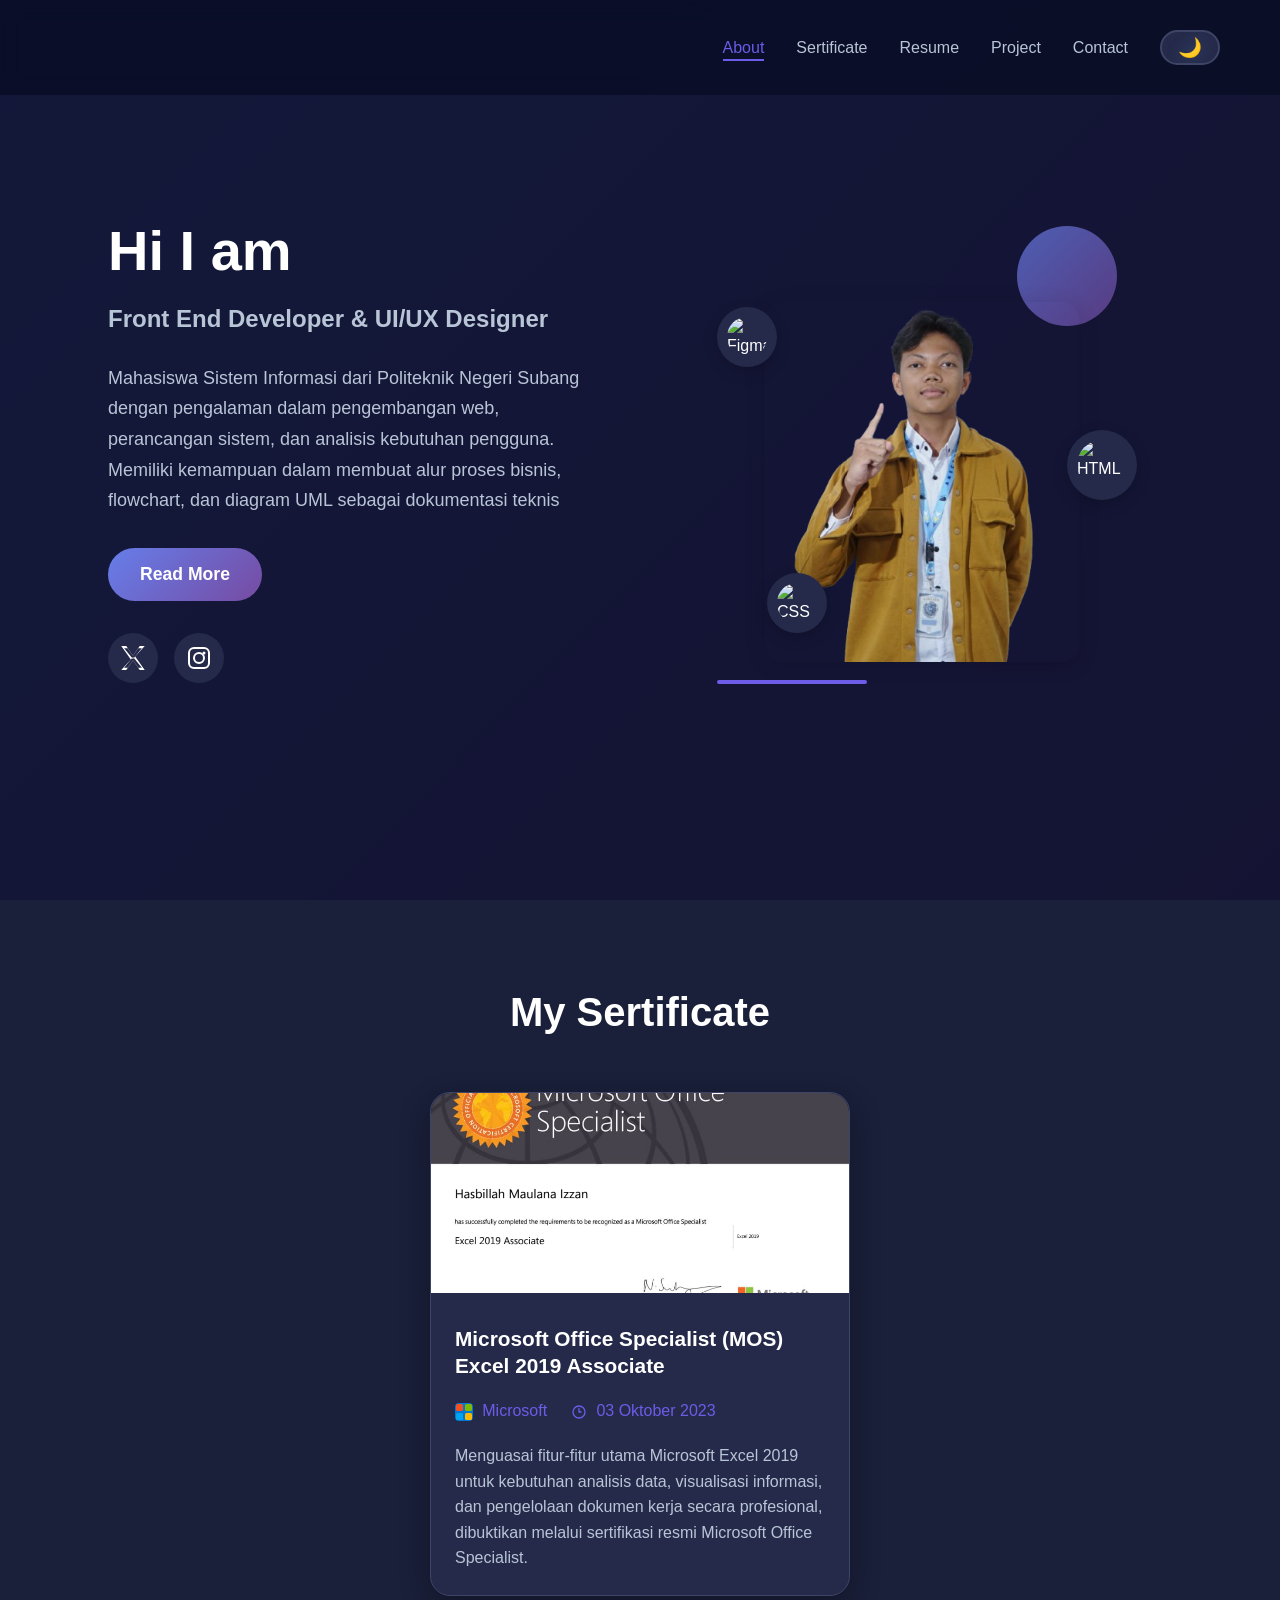
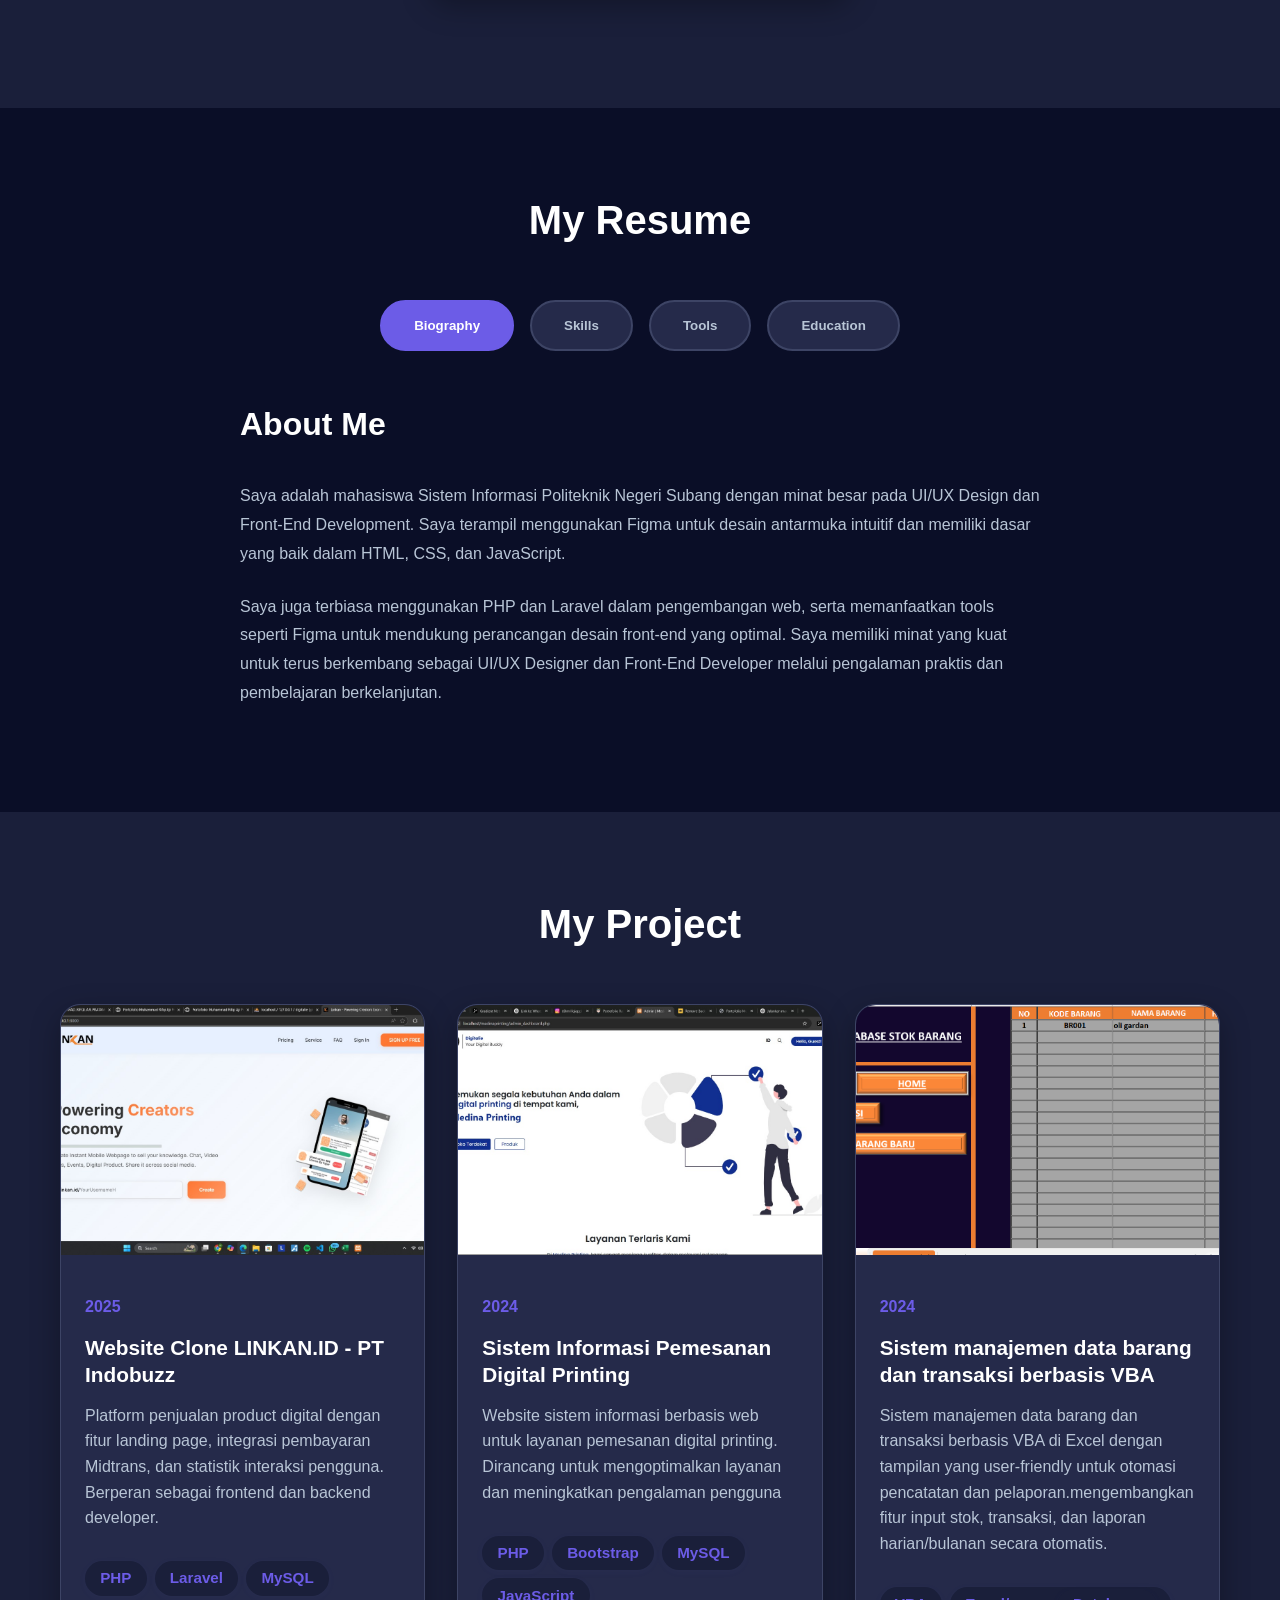
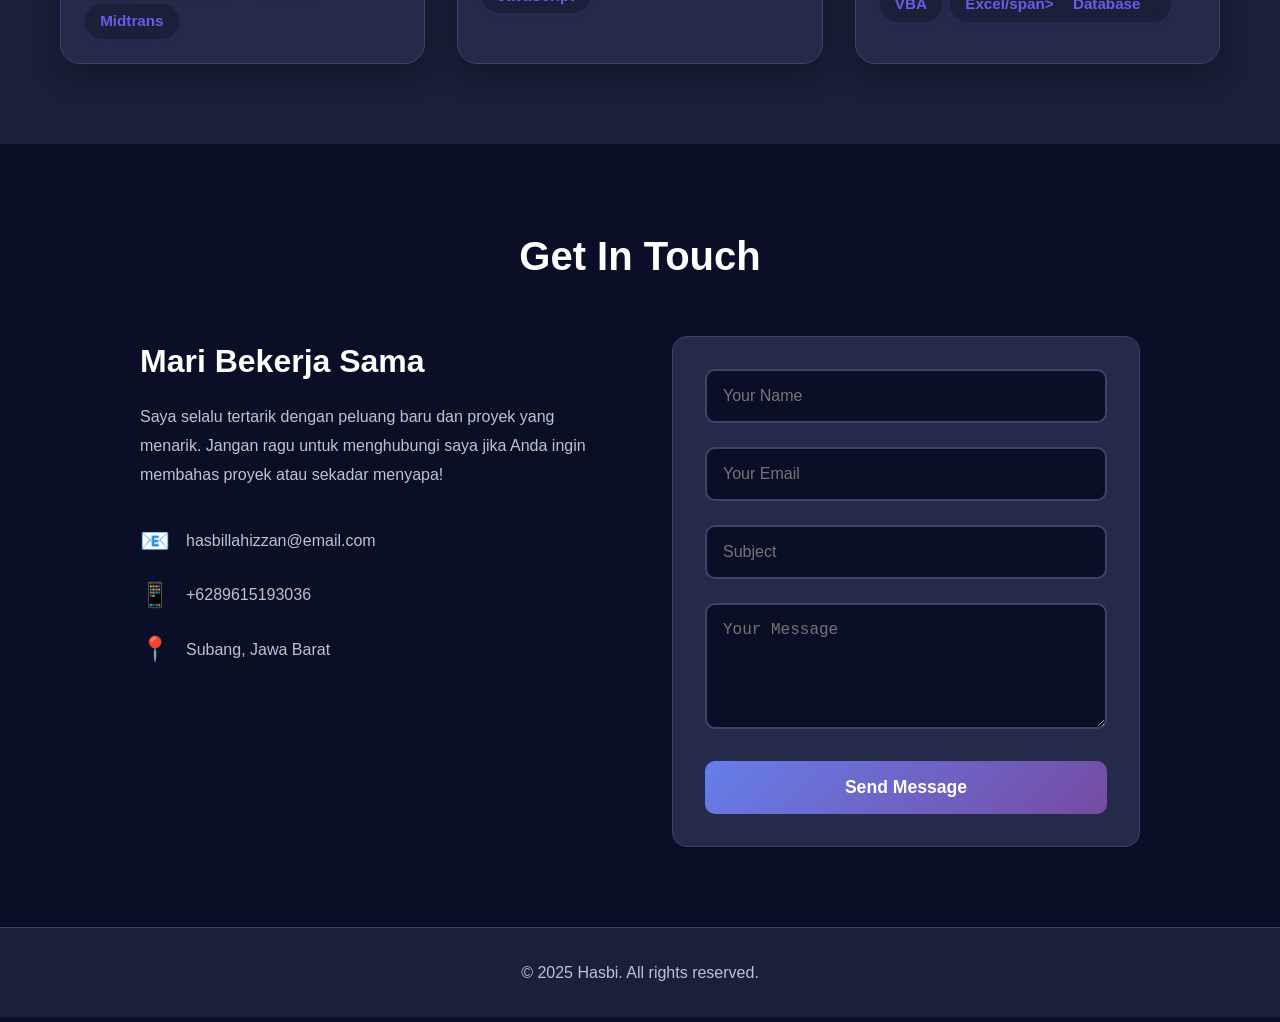
==== index.html @ 92b1468e "upload" ====
<!DOCTYPE html>
<html lang="en">
<head>
    <meta charset="UTF-8">
    <meta name="viewport" content="width=device-width, initial-scale=1.0">
    <title>Hasbillah Maulana Izzan - UI Designer Portofolio</title>
    <link rel="stylesheet" href="style.css">
</head>
<body class="dark-theme">
    <!-- Header -->
    <header class="header">
        <div class="container">
            <div class="logo">
                <h2><span id="logo-typing"></span></h2>
            </div>
            <nav class="nav">
                <ul class="nav-list">
                    <li><a href="#About" class="nav-link active">About</a></li>
                     <li><a href="#sertificate" class="nav-link">Sertificate</a></li>
                    <li><a href="#resume" class="nav-link">Resume</a></li>
                    <li><a href="#Project" class="nav-link">Project</a></li>
                    <li><a href="#contact" class="nav-link">Contact</a></li>
                </ul>
                <button class="theme-toggle" id="themeToggle">
                    <span class="sun-icon">☀️</span>
                    <span class="moon-icon">🌙</span>
                </button>
                <button class="mobile-menu-toggle" id="mobileMenuToggle">
                    <span></span>
                    <span></span>
                    <span></span>
                </button>
            </nav>
        </div>
    </header>

    <!-- Hero Section -->
                    <section id="About" class="hero">
                        <div class="container">
                            <div class="hero-content">
                                <div class="hero-text">
                                    <h1>Hi I am </h1>
                                    <h1><span class="highlight" id="typing-name"></span></h1>
                                    <h3>Front End Developer & UI/UX Designer</h3>
                                    <p class="hero-desc">Mahasiswa Sistem Informasi dari Politeknik Negeri Subang dengan pengalaman dalam pengembangan web, perancangan sistem, dan analisis kebutuhan pengguna. Memiliki kemampuan dalam membuat alur proses bisnis, flowchart, dan diagram UML sebagai dokumentasi teknis</p>
                                    <button class="cta-button">Read More</button>
                                    <div class="social-links">
                                        <a href="https://x.com/IzZanpachi" class="social-link" target="_blank" aria-label="X (Twitter)">
                                            <svg width="24" height="24" viewBox="0 0 1200 1227" fill="none" xmlns="http://www.w3.org/2000/svg">
                                                <path d="M1199.61 0H944.726L599.805 488.727L254.884 0H0L488.727 695.455L0 1227H254.884L599.805 738.273L944.726 1227H1199.61L710.883 531.545L1199.61 0ZM872.727 1116.36L599.805 729.818L326.883 1116.36H146.909L599.805 561.818L1052.7 1116.36H872.727ZM1052.7 110.636L599.805 665.182L146.909 110.636H326.883L599.805 497.182L872.727 110.636H1052.7Z" fill="currentColor"/>
                                            </svg>
                                        </a>
                                        <a href="https://instagram.com/hszann" class="social-link" target="_blank" aria-label="Instagram">
                                            <svg width="24" height="24" viewBox="0 0 24 24" fill="none" xmlns="http://www.w3.org/2000/svg">
                                                <rect width="20" height="20" x="2" y="2" rx="5" fill="none" stroke="currentColor" stroke-width="2"/>
                                                <circle cx="12" cy="12" r="5" fill="none" stroke="currentColor" stroke-width="2"/>
                                                <circle cx="17" cy="7" r="1.5" fill="currentColor"/>
                                            </svg>
                                        </a>
                                    </div>
                                </div>
                                <div class="hero-image">
                    <div class="image-container">
                        <img src="https://upload.wikimedia.org/wikipedia/commons/3/33/Figma-logo.svg" alt="Figma Icon" class="floating-icon figma-icon">
                        <img src="https://upload.wikimedia.org/wikipedia/commons/6/61/HTML5_logo_and_wordmark.svg" alt="HTML Icon" class="floating-icon html-icon">
                        <img src="https://upload.wikimedia.org/wikipedia/commons/d/d5/CSS3_logo_and_wordmark.svg" alt="CSS Icon" class="floating-icon css-icon">
                        <img src="pp porto.png" alt="Profile Hasbillah Maulana Izzan" class="profile-img">
                        <div class="decorative-element"></div>
                        <div class="decorative-line"></div>
                    </div>
                </div>
                </div>
                </div>
            </div>
        </div>
    </section>

    <!-- What I Do Section -->
    <section id="sertificate" class="what-i-do">
        <div class="container">
            <h2 class="section-title">My Sertificate</h2>
            <div class="services-grid">
                <div class="certificate-card" id="mos-certificate">
                    <img src="microsoft.jpg" alt="Microsoft Office Specialist (MOS) Excel 2019 Associate" class="certificate-thumb">
                    <div class="certificate-info">
                        <h3>Microsoft Office Specialist (MOS) Excel 2019 Associate</h3>
                        <div class="certificate-meta">
                            <span class="certificate-org">
                                <svg width="18" height="18" fill="none" xmlns="http://www.w3.org/2000/svg"><rect width="18" height="18" rx="4" fill="#0078D4"/><rect x="1" y="1" width="7" height="7" rx="1.5" fill="#F25022"/><rect x="10" y="1" width="7" height="7" rx="1.5" fill="#7FBA00"/><rect x="1" y="10" width="7" height="7" rx="1.5" fill="#00A4EF"/><rect x="10" y="10" width="7" height="7" rx="1.5" fill="#FFB900"/></svg>
                                Microsoft
                            </span>
                            <span class="certificate-date">
                                <svg width="16" height="16" fill="none" xmlns="http://www.w3.org/2000/svg"><path d="M8 1.333A6.667 6.667 0 1 0 8 14.667 6.667 6.667 0 0 0 8 1.333Zm0 12A5.333 5.333 0 1 1 8 2.667a5.333 5.333 0 0 1 0 10.666Zm.667-5.334V4.667a.667.667 0 1 0-1.334 0v3.333c0 .368.299.667.667.667h2a.667.667 0 1 0 0-1.333H8.667Z" fill="#6c5ce7"/></svg>
                                03 Oktober 2023
                            </span>
                        </div>
                        <p>Menguasai fitur-fitur utama Microsoft Excel 2019 untuk kebutuhan analisis data, visualisasi informasi, dan pengelolaan dokumen kerja secara profesional, dibuktikan melalui sertifikasi resmi Microsoft Office Specialist.</p>
                    </div>
                </div>
    </section>

    <!-- Resume Section -->
    <section id="resume" class="resume">
        <div class="container">
            <h2 class="section-title">My Resume</h2>
            <div class="resume-tabs">
                <button class="tab-button active" data-tab="biography">Biography</button>
                <button class="tab-button" data-tab="skills">Skills</button>
                <button class="tab-button" data-tab="Tools">Tools</button>
                <button class="tab-button" data-tab="education">Education</button>
            </div>
            <div class="resume-content">
                <div class="tab-content active" id="biography">
                    <h3>About Me</h3>
                    <p>Saya adalah mahasiswa Sistem Informasi Politeknik Negeri Subang dengan minat besar pada UI/UX Design dan Front-End Development. Saya terampil menggunakan Figma untuk desain antarmuka intuitif dan memiliki dasar yang baik dalam HTML, CSS, dan JavaScript.</p>
                    <p>Saya juga terbiasa menggunakan PHP dan Laravel dalam pengembangan web, serta memanfaatkan tools seperti Figma untuk mendukung perancangan desain front-end yang optimal. Saya memiliki minat yang kuat untuk terus berkembang sebagai UI/UX Designer dan Front-End Developer melalui pengalaman praktis dan pembelajaran berkelanjutan.</p>
                    <p></p>
                </div>
                <div class="tab-content" id="skills">
                    <h3>Technical Skills</h3>
                    <div class="skills-list">
                        <div class="skill-item">
                            <span class="skill-name">HTML/CSS</span>
                            <div class="skill-bar">
                                <div class="skill-progress" data-width="88%"></div>
                            </div>
                            <span class="skill-percentage">88%</span>
                        </div>
                        <div class="skill-item">
                            <span class="skill-name">JavaScript</span>
                            <div class="skill-bar">
                                <div class="skill-progress" data-width="70%"></div>
                            </div>
                            <span class="skill-percentage">70%</span>
                        </div>
                        <div class="skill-item">
                            <span class="skill-name">PHP</span>
                            <div class="skill-bar">
                                <div class="skill-progress" data-width="83%"></div>
                            </div>
                            <span class="skill-percentage">83%</span>
                        </div>
                        <div class="skill-item">
                            <span class="skill-name">Laravel</span>
                            <div class="skill-bar">
                                <div class="skill-progress" data-width="80%"></div>
                            </div>
                            <span class="skill-percentage">80%</span>
                        </div>
                        <div class="skill-item">
                            <span class="skill-name">MySql</span>
                            <div class="skill-bar">
                                <div class="skill-progress" data-width="85%"></div>
                            </div>
                            <span class="skill-percentage">85%</span>
                        </div>
                        <div class="skill-item">
                            <span class="skill-name">UI/UX Design</span>
                            <div class="skill-bar">
                                <div class="skill-progress" data-width="90%"></div>
                            </div>
                            <span class="skill-percentage">88%</span>
                        </div>
                    </div>
                </div>
                    </div>
                <!-- Tools -->
               <div class="tab-content" id="Tools">
                <h3 class="tools-title">Tools</h3>
                <div class="tools-list">
                    <div class="tool-card">
                    <!-- Visual Studio Code Icon -->
                    <span class="tool-icon" aria-label="VS Code">
                        <svg xmlns="http://www.w3.org/2000/svg" fill="none" viewBox="0 0 24 24" stroke-width="1.5"
                        stroke="currentColor" width="32" height="32" style="color:#4f8cff;">
                        <path stroke-linecap="round" stroke-linejoin="round"
                            d="M16.5 4.75v14.5a.75.75 0 01-1.2.6l-3.3-2.475a.75.75 0 00-.9 0l-3.3 2.475A.75.75 0 016.75 19.25V4.75a.75.75 0 011.2-.6l3.3 2.475a.75.75 0 00.9 0l3.3-2.475a.75.75 0 011.2.6z" />
                        </svg>
                    </span>
                    <span class="tool-name">Visual Studio Code</span>
                    </div>
                    <div class="tool-card">
                    <!-- XAMPP/Laragon Icon (Server) -->
                    <span class="tool-icon" aria-label="Server">
                        <svg xmlns="http://www.w3.org/2000/svg" fill="none" viewBox="0 0 24 24" stroke-width="1.5"
                        stroke="currentColor" width="32" height="32" style="color:#4f8cff;">
                        <rect x="3" y="5" width="18" height="6" rx="2" stroke="currentColor" stroke-width="1.5" />
                        <rect x="3" y="13" width="18" height="6" rx="2" stroke="currentColor" stroke-width="1.5" />
                        <circle cx="7.5" cy="8" r="1" fill="#4f8cff" />
                        <circle cx="7.5" cy="16" r="1" fill="#4f8cff" />
                        </svg>
                    </span>
                    <span class="tool-name">XAMPP</span>
                    </div>
                    <div class="tool-card">
                    <!-- Figma Icon -->
                    <span class="tool-icon" aria-label="Figma">
                        <svg xmlns="http://www.w3.org/2000/svg" viewBox="0 0 24 24" width="32" height="32">
                        <circle cx="12" cy="7" r="3" fill="#4f8cff"/>
                        <circle cx="12" cy="17" r="3" fill="#8f6fff"/>
                        <circle cx="7" cy="12" r="3" fill="#a259ff"/>
                        <circle cx="17" cy="12" r="3" fill="#0acf83"/>
                        <circle cx="12" cy="12" r="3" fill="#f24e1e"/>
                        </svg>
                    </span>
                    <span class="tool-name">Figma</span>
                    </div>
                    <div class="tool-card">
                    <!-- Git & GitHub Icon -->
                    <span class="tool-icon" aria-label="GitHub">
                        <svg xmlns="http://www.w3.org/2000/svg" fill="none" viewBox="0 0 24 24" stroke-width="1.5"
                        stroke="currentColor" width="32" height="32" style="color:#4f8cff;">
                        <path stroke-linecap="round" stroke-linejoin="round"
                            d="M12 2C6.477 2 2 6.477 2 12c0 4.418 2.867 8.166 6.839 9.489.5.092.682-.217.682-.483 0-.237-.009-.868-.013-1.703-2.782.604-3.369-1.342-3.369-1.342-.454-1.154-1.11-1.462-1.11-1.462-.908-.62.069-.608.069-.608 1.004.07 1.532 1.032 1.532 1.032.892 1.529 2.341 1.088 2.91.832.091-.647.35-1.088.636-1.339-2.221-.253-4.555-1.111-4.555-4.944 0-1.091.39-1.984 1.029-2.683-.103-.253-.446-1.272.098-2.65 0 0 .84-.269 2.75 1.025A9.564 9.564 0 0112 6.844c.85.004 1.705.115 2.504.337 1.909-1.294 2.748-1.025 2.748-1.025.546 1.378.202 2.397.1 2.65.64.699 1.028 1.592 1.028 2.683 0 3.842-2.337 4.687-4.566 4.936.359.309.678.92.678 1.855 0 1.338-.012 2.419-.012 2.749 0 .268.18.579.688.481C19.135 20.163 22 16.418 22 12c0-5.523-4.477-10-10-10z" />
                        </svg>
                    </span>
                    <span class="tool-name">Git &amp; GitHub</span>
                    </div>
                    <div class="tool-card">
                       <!-- Canva Icon -->
                        <span class="tool-icon" aria-label="Canva">
                            <svg xmlns="http://www.w3.org/2000/svg" viewBox="0 0 48 48" width="32" height="32">
                                <circle cx="24" cy="24" r="22" fill="#00C4CC"/>
                                <text x="50%" y="58%" text-anchor="middle" font-size="18" font-family="Arial, Helvetica, sans-serif" fill="#fff" font-weight="bold">C</text>
                            </svg>
                        </span>
                        <span class="tool-name text-white text-lg font-semibold">Canva</span>
                                  </div>
                                </div>
                            </div>
                            <div class="tab-content" id="education">
                        <h3>Education</h3>
                        <div class="timeline">
                            <div class="timeline-item">
                                <div class="timeline-date">2023 - Present</div>
                                <div class="timeline-content">
                                    <h4>Sistem Informasi</h4>
                                    <p>Mata Kuliah Relevan</p>
                                    <li>Basis Data</li>
                                    <li>Pemrograman Web</li>
                                    <li>Analisis Perancangan Sistem Informasi</li>
                                    <li>Sistem Informasi Manajemen</li>
                                </div>
                            </div>
                        </div>
                    </div>
                </div>
            </div>
        </div>
    </section>

    <!-- Project Section -->
    <section id="Project" class="Project">
    <div class="container">
        <h2 class="section-title">My Project</h2>
                   <div class="Project-grid">
    <div class="Project-item project-card">
    <div class="relative group project-hover">
        <img src="linkan.id.jpg" alt="Website Clone LINKAN.ID" class="project-img">
        <a href="https://github.com/HasbillahIzzan/LINKAN" target="_blank"
           class="Project-overlay absolute inset-0 flex items-center justify-center opacity-0 scale-90 transition-all duration-300 bg-black/40 z-10">
            <span class="bg-white rounded-full p-3 shadow-lg flex items-center justify-center">
                <svg width="48" height="48" fill="none" stroke="currentColor" stroke-width="1.5" viewBox="0 0 24 24" class="text-gray-800">
                    <path stroke-linecap="round" stroke-linejoin="round"
                        d="M12 2C6.477 2 2 6.477 2 12c0 4.418 2.867 8.166 6.839 9.489.5.092.682-.217.682-.483 0-.237-.009-.868-.013-1.703-2.782.604-3.369-1.342-3.369-1.342-.454-1.154-1.11-1.462-1.11-1.462-.908-.62.069-.608.069-.608 1.004.07 1.532 1.032 1.532 1.032.892 1.529 2.341 1.088 2.91.832.091-.647.35-1.088.636-1.339-2.221-.253-4.555-1.111-4.555-4.944 0-1.091.39-1.984 1.029-2.683-.103-.253-.446-1.272.098-2.65 0 0 .84-.269 2.75 1.025A9.564 9.564 0 0112 6.844c.85.004 1.705.115 2.504.337 1.909-1.294 2.748-1.025 2.748-1.025.546 1.378.202 2.397.1 2.65.64.699 1.028 1.592 1.028 2.683 0 3.842-2.337 4.687-4.566 4.936.359.309.678.92.678 1.855 0 1.338-.012 2.419-.012 2.749 0 .268.18.579.688.481C19.135 20.163 22 16.418 22 12c0-5.523-4.477-10-10-10z"/>
                </svg>
            </span>
        </a>
    </div>
        <div class="project-body">
            <span class="project-year">2025</span>
            <h3 class="project-title">Website Clone LINKAN.ID - PT Indobuzz</h3>
            <p class="project-desc">
                Platform penjualan product digital dengan fitur landing page, integrasi pembayaran Midtrans, dan statistik interaksi pengguna. Berperan sebagai frontend dan backend developer.
            </p>
            <div class="project-tags">
                <span class="project-tag">PHP</span>
                <span class="project-tag">Laravel</span>
                <span class="project-tag">MySQL</span>
                <span class="project-tag">Midtrans</span>
            </div>
        </div>
    </div>
            <div class="Project-item project-card">
    <div class="relative group project-hover">
        <img src="digital printing.jpg" alt="Website Digital Printing" class="project-img">
        <a href="https://github.com/HasbillahIzzan/MEDINA_PRINTING" target="_blank"
           class="Project-overlay absolute inset-0 flex items-center justify-center opacity-0 scale-90 transition-all duration-300 bg-black/40 z-10">
            <span class="bg-white rounded-full p-3 shadow-lg flex items-center justify-center">
                <svg width="48" height="48" fill="none" stroke="currentColor" stroke-width="1.5" viewBox="0 0 24 24" class="text-gray-800">
                    <path stroke-linecap="round" stroke-linejoin="round"
                        d="M12 2C6.477 2 2 6.477 2 12c0 4.418 2.867 8.166 6.839 9.489.5.092.682-.217.682-.483 0-.237-.009-.868-.013-1.703-2.782.604-3.369-1.342-3.369-1.342-.454-1.154-1.11-1.462-1.11-1.462-.908-.62.069-.608.069-.608 1.004.07 1.532 1.032 1.532 1.032.892 1.529 2.341 1.088 2.91.832.091-.647.35-1.088.636-1.339-2.221-.253-4.555-1.111-4.555-4.944 0-1.091.39-1.984 1.029-2.683-.103-.253-.446-1.272.098-2.65 0 0 .84-.269 2.75 1.025A9.564 9.564 0 0112 6.844c.85.004 1.705.115 2.504.337 1.909-1.294 2.748-1.025 2.748-1.025.546 1.378.202 2.397.1 2.65.64.699 1.028 1.592 1.028 2.683 0 3.842-2.337 4.687-4.566 4.936.359.309.678.92.678 1.855 0 1.338-.012 2.419-.012 2.749 0 .268.18.579.688.481C19.135 20.163 22 16.418 22 12c0-5.523-4.477-10-10-10z"/>
                </svg>
            </span>
        </a>
    </div>
        <div class="project-body">
            <span class="project-year">2024</span>
            <h3 class="project-title">Sistem Informasi Pemesanan Digital Printing</h3>
            <p class="project-desc">
                Website sistem informasi berbasis web untuk layanan pemesanan digital printing. Dirancang untuk mengoptimalkan layanan dan meningkatkan pengalaman pengguna
            </p>
            <div class="project-tags">
                <span class="project-tag">PHP</span>
                <span class="project-tag">Bootstrap</span>
                <span class="project-tag">MySQL</span>
                <span class="project-tag">JavaScript</span>
            </div>
        </div>
    </div>
             <div class="Project-item project-card">
    <div class="relative group project-hover">
        <img src="VBA bengkel.png" alt="Website Bengkel Motor" class="project-img">
        <a href="https://github.com/HasbillahIzzan/VBA_BENGKEL" target="_blank"
           class="Project-overlay absolute inset-0 flex items-center justify-center opacity-0 scale-90 transition-all duration-300 bg-black/40 z-10">
            <span class="bg-white rounded-full p-3 shadow-lg flex items-center justify-center">
                <svg width="48" height="48" fill="none" stroke="currentColor" stroke-width="1.5" viewBox="0 0 24 24" class="text-gray-800">
                    <path stroke-linecap="round" stroke-linejoin="round"
                        d="M12 2C6.477 2 2 6.477 2 12c0 4.418 2.867 8.166 6.839 9.489.5.092.682-.217.682-.483 0-.237-.009-.868-.013-1.703-2.782.604-3.369-1.342-3.369-1.342-.454-1.154-1.11-1.462-1.11-1.462-.908-.62.069-.608.069-.608 1.004.07 1.532 1.032 1.532 1.032.892 1.529 2.341 1.088 2.91.832.091-.647.35-1.088.636-1.339-2.221-.253-4.555-1.111-4.555-4.944 0-1.091.39-1.984 1.029-2.683-.103-.253-.446-1.272.098-2.65 0 0 .84-.269 2.75 1.025A9.564 9.564 0 0112 6.844c.85.004 1.705.115 2.504.337 1.909-1.294 2.748-1.025 2.748-1.025.546 1.378.202 2.397.1 2.65.64.699 1.028 1.592 1.028 2.683 0 3.842-2.337 4.687-4.566 4.936.359.309.678.92.678 1.855 0 1.338-.012 2.419-.012 2.749 0 .268.18.579.688.481C19.135 20.163 22 16.418 22 12c0-5.523-4.477-10-10-10z"/>
                </svg>
            </span>
        </a>
    </div>
        <div class="project-body">
            <span class="project-year">2024</span>
            <h3 class="project-title">Sistem manajemen data barang dan transaksi berbasis VBA</h3>
            <p class="project-desc">
               Sistem manajemen data barang dan transaksi berbasis VBA di Excel dengan tampilan yang user-friendly untuk otomasi pencatatan dan pelaporan.mengembangkan fitur input stok, transaksi, dan laporan harian/bulanan secara otomatis.
            </p>
            <div class="project-tags">
                <span class="project-tag">VBA</span>
                <span class="project-tag">Excel/span>
                <span class="project-tag">Database</span>
            </div>
        </div>
    </div>
                </div>
            </div>
        </div>
    </div>
</section>

    <!-- Contact Section -->
    <section id="contact" class="contact">
        <div class="container">
            <h2 class="section-title">Get In Touch</h2>
            <div class="contact-content">
                <div class="contact-info">
                    <h3>Mari Bekerja Sama</h3>
                    <p>Saya selalu tertarik dengan peluang baru dan proyek yang menarik. Jangan ragu untuk menghubungi saya jika Anda ingin membahas proyek atau sekadar menyapa!</p>
                    <div class="contact-details">
                        <div class="contact-item">
                            <span class="contact-icon">📧</span>
                            <span>hasbillahizzan@email.com</span>
                        </div>
                        <div class="contact-item">
                            <span class="contact-icon">📱</span>
                            <span>+6289615193036</span>
                        </div>
                        <div class="contact-item">
                            <span class="contact-icon">📍</span>
                            <span>Subang, Jawa Barat</span>
                        </div>
                    </div>
                </div>
                <form class="contact-form" id="contactForm">
                    <div class="form-group">
                        <input type="text" id="name" name="name" placeholder="Your Name" required>
                    </div>
                    <div class="form-group">
                        <input type="email" id="email" name="email" placeholder="Your Email" required>
                    </div>
                    <div class="form-group">
                        <input type="text" id="subject" name="subject" placeholder="Subject" required>
                    </div>
                    <div class="form-group">
                        <textarea id="message" name="message" placeholder="Your Message" rows="5" required></textarea>
                    </div>
                    <button type="submit" class="submit-button">Send Message</button>
                </form>
            </div>
        </div>
    </section>

    <!-- Footer -->
    <footer class="footer">
        <div class="container">
            <p>&copy; 2025 Hasbi. All rights reserved.</p>
        </div>
    </footer>

    <!-- Modal Sertifikat -->
    <div id="certificate-modal" class="modal">
        <span class="modal-close" id="closeModal">&times;</span>
        <img class="modal-content" id="modal-img" src="microsoft.jpg" alt="Sertifikat MOS">
    </div>

    <script src="https://cdn.jsdelivr.net/npm/emailjs-com@3/dist/email.min.js"></script>
    <script src="script.js"></script>
</body>
</html>
---- style.css ----
/* CSS Variables for Theme Management */
:root {
  /* Dark Theme Colors */
  --bg-primary: #0a0e27;
  --bg-secondary: #1a1f3a;
  --bg-card: #252a4a;
  --text-primary: #ffffff;
  --text-secondary: #b8c5d6;
  --accent-primary: #6c5ce7;
  --accent-secondary: #a29bfe;
  --accent-gradient: linear-gradient(135deg, #667eea 0%, #764ba2 100%);
  --border-color: #3d4465;
  --shadow: 0 10px 30px rgba(0, 0, 0, 0.3);
  --shadow-hover: 0 15px 40px rgba(0, 0, 0, 0.4);
}

.light-theme {
  /* Light Theme Colors */
  --bg-primary: #ffffff;
  --bg-secondary: #f8f9fa;
  --bg-card: #ffffff;
  --text-primary: #2d3748;
  --text-secondary: #4a5568;
  --accent-primary: #6c5ce7;
  --accent-secondary: #a29bfe;
  --accent-gradient: linear-gradient(135deg, #667eea 0%, #764ba2 100%);
  --border-color: #e2e8f0;
  --shadow: 0 10px 30px rgba(0, 0, 0, 0.1);
  --shadow-hover: 0 15px 40px rgba(0, 0, 0, 0.15);
}

/* Reset and Base Styles */
* {
  margin: 0;
  padding: 0;
  box-sizing: border-box;
}

html {
  scroll-behavior: smooth;
}

body {
  font-family: "Segoe UI", Tahoma, Geneva, Verdana, sans-serif;
  line-height: 1.6;
  color: var(--text-primary);
  background-color: var(--bg-primary);
  transition: all 0.3s ease;
}

.container {
  max-width: 1200px;
  margin: 0 auto;
  padding: 0 20px;
}

/* Header Styles */
.header {
  position: fixed;
  top: 0;
  left: 0;
  right: 0;
  background: rgba(10, 14, 39, 0.95);
  backdrop-filter: blur(10px);
  z-index: 1000;
  padding: 1rem 0;
  transition: all 0.3s ease;
}

.light-theme .header {
  background: rgba(255, 255, 255, 0.95);
}

.header .container {
  display: flex;
  justify-content: space-between;
  align-items: center;
}

.logo h2 {
  color: var(--accent-primary);
  font-size: 1.8rem;
  font-weight: 700;
  overflow: hidden;
  min-height: 2.2em;
}

#logo-typing {
  display: inline-block;
  opacity: 1;
  transition: opacity 0.3s, transform 0.5s cubic-bezier(.77,0,.18,1);
}

.logo-slide-in {
  opacity: 1;
  transform: translateX(0);
  animation: logoSlideIn 0.5s cubic-bezier(.77,0,.18,1);
}

.logo-slide-out {
  opacity: 0;
  transform: translateX(60px);
  animation: logoSlideOut 0.5s cubic-bezier(.77,0,.18,1);
}

@keyframes logoSlideIn {
  from { opacity: 0; transform: translateX(-60px); }
  to   { opacity: 1; transform: translateX(0); }
}

@keyframes logoSlideOut {
  from { opacity: 1; transform: translateX(0); }
  to   { opacity: 0; transform: translateX(60px); }
}

.nav {
  display: flex;
  align-items: center;
  gap: 2rem;
}

.nav-list {
  display: flex;
  list-style: none;
  gap: 2rem;
}

.nav-link {
  color: var(--text-secondary);
  text-decoration: none;
  font-weight: 500;
  transition: all 0.3s ease;
  position: relative;
}

.nav-link:hover,
.nav-link.active {
  color: var(--accent-primary);
}

.nav-link::after {
  content: "";
  position: absolute;
  bottom: -5px;
  left: 0;
  width: 0;
  height: 2px;
  background: var(--accent-primary);
  transition: width 0.3s ease;
}

.nav-link:hover::after,
.nav-link.active::after {
  width: 100%;
}

/* Theme Toggle - Updated with Animation */
.theme-toggle {
  background: var(--bg-card);
  border: 2px solid var(--border-color);
  border-radius: 25px;
  padding: 0.5rem;
  cursor: pointer;
  display: flex;
  align-items: center;
  justify-content: center;
  width: 60px;
  height: 35px;
  position: relative;
  overflow: hidden;
  transition: all 0.3s ease;
}

.theme-toggle:hover {
  border-color: var(--accent-primary);
  transform: scale(1.05);
}

.sun-icon,
.moon-icon {
  font-size: 1.2rem;
  position: absolute;
  transition: all 0.4s cubic-bezier(0.4, 0, 0.2, 1);
  transform-origin: center;
}

/* Dark theme - show moon, hide sun */
.dark-theme .moon-icon {
  opacity: 1;
  transform: translateY(0) rotate(0deg) scale(1);
}

.dark-theme .sun-icon {
  opacity: 0;
  transform: translateY(-20px) rotate(-180deg) scale(0.5);
}

/* Light theme - show sun, hide moon */
.light-theme .sun-icon {
  opacity: 1;
  transform: translateY(0) rotate(0deg) scale(1);
}

.light-theme .moon-icon {
  opacity: 0;
  transform: translateY(20px) rotate(180deg) scale(0.5);
}

/* Add glow effect */
.theme-toggle .sun-icon {
  color: #fbbf24;
  filter: drop-shadow(0 0 8px rgba(251, 191, 36, 0.3));
}

.theme-toggle .moon-icon {
  color: #60a5fa;
  filter: drop-shadow(0 0 8px rgba(96, 165, 250, 0.3));
}

/* Mobile Menu Toggle */
.mobile-menu-toggle {
  display: none;
  flex-direction: column;
  background: none;
  border: none;
  cursor: pointer;
  padding: 0.5rem;
}

.mobile-menu-toggle span {
  width: 25px;
  height: 3px;
  background: var(--text-primary);
  margin: 3px 0;
  transition: 0.3s;
}

/* Hero Section */
.hero {
  min-height: 100vh;
  display: flex;
  align-items: center;
  background: var(--accent-gradient);
  position: relative;
  overflow: hidden;
}

.hero::before {
  content: "";
  position: absolute;
  top: 0;
  left: 0;
  right: 0;
  bottom: 0;
  background: var(--bg-primary);
  opacity: 0.9;
}

.hero-content {
  display: grid;
  grid-template-columns: 1fr 1fr;
  gap: 4rem;
  align-items: center;
  position: relative;
  z-index: 2;
}

.hero-text h1 {
  font-size: 3.5rem;
  font-weight: 700;
  margin-bottom: 1rem;
  line-height: 1.2;
}

.hero-desc {
    font-size: 18px !important;
    line-height: 1.7;
}

.highlight {
  background: var(--accent-gradient);
  -webkit-background-clip: text;
  -webkit-text-fill-color: transparent;
  background-clip: text;
}

.hero-text h3 {
  font-size: 1.5rem;
  color: var(--text-secondary);
  margin-bottom: 1.5rem;
}

.hero-text p {
  font-size: 1.1rem;
  color: var(--text-secondary);
  margin-bottom: 2rem;
  max-width: 500px;
}

.cta-button {
  background: var(--accent-gradient);
  color: white;
  border: none;
  padding: 1rem 2rem;
  border-radius: 50px;
  font-size: 1.1rem;
  font-weight: 600;
  cursor: pointer;
  transition: all 0.3s ease;
  margin-bottom: 2rem;
}

.cta-button:hover {
  transform: translateY(-2px);
  box-shadow: var(--shadow-hover);
}

.social-links {
  display: flex;
  gap: 1rem;
}

.social-link {
  display: flex;
  align-items: center;
  justify-content: center;
  width: 50px;
  height: 50px;
  background: var(--bg-card);
  border-radius: 50%;
  text-decoration: none;
  font-size: 1.5rem;
  transition: all 0.3s ease;
}

.social-link:hover {
  background: var(--accent-primary);
  transform: translateY(-3px);
}

.social-link svg {
  color: #fff;
  transition: color 0.2s;
}

.social-link:hover svg {
  color: #ffd700;
}

/* Hero Image */
.hero-image {
  position: relative;
  display: flex;
  justify-content: center;
}

.image-container {
  position: relative;
}

.profile-img {
  width: 350px;
  height: 400px;
  object-fit: cover;
  border-radius: 20px;
  box-shadow: var(--shadow);
  opacity: 1;
  transform: scale(0.9) translateY(40px);
  transition: 
    opacity 0.7s cubic-bezier(.4,2,.6,1),
    transform 0.7s cubic-bezier(.4,2,.6,1),
    box-shadow 0.4s;
  box-shadow: 0 4px 24px rgba(0,0,0,0.12);
  animation: floatUpDown 3s ease-in-out infinite;
}

.profile-img.visible {
  opacity: 1;
  transform: scale(1) translateY(0);
}

.profile-img:hover {
  transform: scale(1.05) translateY(-5px);
  box-shadow: 0 8px 32px rgba(0,0,0,0.18);
  cursor: pointer;
}

/* Floating Icons */
.floating-icon {
  position: absolute;
  width: 60px;
  height: 60px;
  background: var(--bg-card);
  padding: 10px;
  border-radius: 50%;
  box-shadow: 0 5px 15px rgba(0, 0, 0, 0.2);
  z-index: 10;
  animation: floatUpDown 4s ease-in-out infinite;
}

.figma-icon {
  top: 15%;
  left: -30px;
  animation-delay: 0s;
}

.html-icon {
  top: 45%;
  right: -40px;
  animation-delay: 0.5s;
  width: 70px; /* Bigger */
  height: 70px;
}

.css-icon {
  bottom: 5%;
  left: 20px;
  animation-delay: 1s;
}

.decorative-element {
  position: absolute;
  top: -20px;
  right: -20px;
  width: 100px;
  height: 100px;
  background: var(--accent-gradient);
  border-radius: 50%;
  opacity: 0.7;
  z-index: -1;
}

.decorative-line {
  position: absolute;
  bottom: -30px;
  left: -30px;
  width: 150px;
  height: 4px;
  background: var(--accent-primary);
  border-radius: 2px;
}

/* Section Styles */
section {
  padding: 5rem 0;
}

.section-title {
  text-align: center;
  font-size: 2.5rem;
  font-weight: 700;
  margin-bottom: 3rem;
  color: var(--text-primary);
}

/* What I Do Section */
.what-i-do {
  background: var(--bg-secondary);
}

.services-grid {
  display: grid;
  grid-template-columns: repeat(auto-fit, minmax(300px, 1fr));
  gap: 2rem;
}

.service-card {
  background: var(--bg-card);
  padding: 2rem;
  border-radius: 15px;
  text-align: center;
  transition: all 0.3s ease;
  border: 1px solid var(--border-color);
}

.service-card:hover {
  transform: translateY(-10px);
  box-shadow: var(--shadow-hover);
  border-color: var(--accent-primary);
}

.service-icon {
  font-size: 3rem;
  margin-bottom: 1rem;
}

.service-card h3 {
  font-size: 1.5rem;
  margin-bottom: 1rem;
  color: var(--text-primary);
}

.service-card p {
  color: var(--text-secondary);
  line-height: 1.6;
}

/* Resume Section */
.resume {
  background: var(--bg-primary);
}

.resume-tabs {
  display: flex;
  justify-content: center;
  gap: 1rem;
  margin-bottom: 3rem;
}

.tab-button {
  background: var(--bg-card);
  color: var(--text-secondary);
  border: 2px solid var(--border-color);
  padding: 1rem 2rem;
  border-radius: 50px;
  cursor: pointer;
  transition: all 0.3s ease;
  font-weight: 600;
}

.tab-button.active,
.tab-button:hover {
  background: var(--accent-primary);
  color: white;
  border-color: var(--accent-primary);
}

.resume-content {
  max-width: 800px;
  margin: 0 auto;
}

.tab-content {
  display: none;
  animation: fadeIn 0.5s ease;
}

.tab-content.active {
  display: block;
}

@keyframes fadeIn {
  from {
    opacity: 0;
    transform: translateY(20px);
  }
  to {
    opacity: 1;
    transform: translateY(0);
  }
}

.tab-content h3 {
  font-size: 2rem;
  margin-bottom: 2rem;
  color: var(--text-primary);
}

.tab-content p {
  color: var(--text-secondary);
  margin-bottom: 1.5rem;
  line-height: 1.8;
}

/* Skills */
.skills-list {
  display: grid;
  grid-template-columns: 1fr 1fr;
  gap: 2rem 2.5rem;
  margin-top: 2rem;
}

.skill-item {
  display: flex;
  flex-direction: column;
  gap: 0.5rem;
}

.skill-name,
.skill-percentage {
  font-weight: 600;
  color: var(--text-primary);
  font-size: 1rem;
}

.skill-item {
  position: relative;
}

.skill-name {
  float: left;
}

.skill-percentage {
  position: absolute;
  right: 0;
  top: 0;
  color: var(--accent-primary);
  font-size: 1rem;
}

.skill-bar {
  width: 100%;
  height: 8px;
  background: var(--bg-secondary, #e5e7ef);
  border-radius: 6px;
  overflow: hidden;
  margin-top: 1.2rem;
  position: relative;
}

.skill-progress {
  height: 100%;
  border-radius: 6px;
  background: linear-gradient(90deg, #4f8cff 0%, #8f6fff 100%);
  transition: width 1s cubic-bezier(.77,0,.18,1);
  width: 0;
}

.dark-theme .skill-bar {
  background: #23263a;
}

@media (max-width: 900px) {
  .skills-list {
    grid-template-columns: 1fr;
    gap: 1.5rem;
  }
}

/* Timeline */
.timeline {
  position: relative;
  padding-left: 2rem;
}

.timeline::before {
  content: "";
  position: absolute;
  left: 0;
  top: 0;
  bottom: 0;
  width: 2px;
  background: var(--accent-primary);
}

.timeline-item {
  position: relative;
  margin-bottom: 2rem;
  padding-left: 2rem;
}

.timeline-item::before {
  content: "";
  position: absolute;
  left: -1.5rem;
  top: 0.5rem;
  width: 12px;
  height: 12px;
  background: var(--accent-primary);
  border-radius: 50%;
}

.timeline-date {
  color: var(--accent-primary);
  font-weight: 600;
  margin-bottom: 0.5rem;
}

.timeline-content h4 {
  color: var(--text-primary);
  font-size: 1.3rem;
  margin-bottom: 0.5rem;
}

.timeline-content p {
  color: var(--text-secondary);
}

/* Project Section */
.Project {
  background: var(--bg-secondary);
}

.Project-grid {
  display: grid;
  grid-template-columns: repeat(auto-fit, minmax(350px, 1fr));
  gap: 2rem;
}

.Project-item {
  position: relative;
  border-radius: 15px;
  overflow: hidden;
  cursor: pointer;
  transition: all 0.3s ease;
}

.Project-item:hover {
  transform: translateY(-10px);
  box-shadow: var(--shadow-hover);
}

.Project-item img {
  width: 100%;
  height: 250px;
  object-fit: cover;
  transition: transform 0.3s ease;
}

.Project-item:hover img {
  transform: scale(1.1);
}

.Project-overlay {
  position: absolute;
  top: 0;
  left: 0;
  right: 0;
  bottom: 0;
  background: rgba(108, 92, 231, 0.9);
  display: flex;
  flex-direction: column;
  justify-content: center;
  align-items: center;
  opacity: 0;
  transition: all 0.3s ease;
  text-align: center;
  padding: 2rem;
}

.Project-item:hover .Project-overlay {
  opacity: 1;
}

.Project-overlay h3 {
  color: white;
  font-size: 1.5rem;
  margin-bottom: 1rem;
}

.Project-overlay p {
  color: white;
  opacity: 0.9;
}

/* Contact Section */
.contact {
  background: var(--bg-primary);
}

.contact-content {
  display: grid;
  grid-template-columns: 1fr 1fr;
  gap: 4rem;
  max-width: 1000px;
  margin: 0 auto;
}

.contact-info h3 {
  font-size: 2rem;
  margin-bottom: 1rem;
  color: var(--text-primary);
}

.contact-info p {
  color: var(--text-secondary);
  margin-bottom: 2rem;
  line-height: 1.8;
}

.contact-details {
  display: flex;
  flex-direction: column;
  gap: 1rem;
}

.contact-item {
  display: flex;
  align-items: center;
  gap: 1rem;
  color: var(--text-secondary);
}

.contact-icon {
  font-size: 1.5rem;
}

/* Contact Form */
.contact-form {
  background: var(--bg-card);
  padding: 2rem;
  border-radius: 15px;
  border: 1px solid var(--border-color);
}

.form-group {
  margin-bottom: 1.5rem;
}

.form-group input,
.form-group textarea {
  width: 100%;
  padding: 1rem;
  border: 2px solid var(--border-color);
  border-radius: 10px;
  background: var(--bg-primary);
  color: var(--text-primary);
  font-size: 1rem;
  transition: all 0.3s ease;
}

.form-group input:focus,
.form-group textarea:focus {
  outline: none;
  border-color: var(--accent-primary);
}

.submit-button {
  width: 100%;
  background: var(--accent-gradient);
  color: white;
  border: none;
  padding: 1rem;
  border-radius: 10px;
  font-size: 1.1rem;
  font-weight: 600;
  cursor: pointer;
  transition: all 0.3s ease;
}

.submit-button:hover {
  transform: translateY(-2px);
  box-shadow: var(--shadow-hover);
}

/* Footer */
.footer {
  background: var(--bg-secondary);
  padding: 2rem 0;
  text-align: center;
  border-top: 1px solid var(--border-color);
}

.footer p {
  color: var(--text-secondary);
}

/* Responsive Design */
@media (max-width: 768px) {
  .nav-list {
    display: none;
  }

  .mobile-menu-toggle {
    display: flex;
  }

  .hero-content {
    grid-template-columns: 1fr;
    text-align: center;
    gap: 2rem;
  }

  .hero-text h1 {
    font-size: 2.5rem;
  }

  .profile-img {
    width: 280px;
    height: 320px;
  }

  .services-grid {
    grid-template-columns: 1fr;
  }

  .resume-tabs {
    flex-wrap: wrap;
  }

  .Project-grid {
    grid-template-columns: 1fr;
  }

  .contact-content {
    grid-template-columns: 1fr;
    gap: 2rem;
  }

  .skill-item {
    flex-direction: column;
    align-items: flex-start;
    gap: 0.5rem;
  }

  .skill-name {
    min-width: auto;
  }

  .project-body {
    padding: 1.2rem 1rem 1rem 1rem;
  }
}

@media (max-width: 480px) {
  .container {
    padding: 0 15px;
  }

  .hero-text h1 {
    font-size: 2rem;
  }

  .section-title {
    font-size: 2rem;
  }

  .profile-img {
    width: 250px;
    height: 300px;
  }

  .service-card {
    padding: 1.5rem;
  }

  .contact-form {
    padding: 1.5rem;
  }
}

@media (max-width: 768px) {
  .nav-list {
    display: flex;
    flex-direction: column;
    align-items: flex-start;
    justify-content: flex-start;
    position: fixed;
    top: 70px; /* Tinggi header, sesuaikan jika header Anda berbeda */
    right: 0;
    width: 33.33vw;
    max-width: 320px;
    height: calc(100vh - 70px);
    background: var(--bg-primary, #0a0e27);
    z-index: 2000;
    gap: 2rem;
    padding: 3rem 2rem 2rem 2rem;
    box-shadow: -2px 0 16px rgba(0,0,0,0.15);
    opacity: 0;
    pointer-events: none;
    transform: translateX(100%);
    transition: transform 0.4s cubic-bezier(.77,0,.18,1), opacity 0.3s;
  }
  .nav-list.mobile-active {
    opacity: 1;
    pointer-events: auto;
    transform: translateX(0);
    /* Tidak perlu animation: none; */
  }
  .mobile-menu-toggle {
    display: flex;
    /* ...existing styles... */
  }
}

/* Tools Tab Styling */
.tools-list {
  display: flex;
  flex-wrap: wrap;
  gap: 1.5rem;
  margin-top: 2rem;
  justify-content: center;
}

.tool-card {
  background: var(--bg-card);
  color: var(--text-primary);
  border-radius: 15px;
  box-shadow: var(--shadow);
  padding: 1.5rem 2rem;
  display: flex;
  align-items: center;
  gap: 1rem;
  font-size: 1.1rem;
  min-width: 220px;
  justify-content: center;
  transition: box-shadow 0.3s, transform 0.3s;
}

.tool-card:hover {
  box-shadow: var(--shadow-hover);
  transform: translateY(-4px) scale(1.03);
  border-color: var(--accent-primary);
}

.tool-icon {
  font-size: 2rem;
  color: var(--accent-primary);
}

.tool-name {
  font-weight: 600;
  color: var(--text-primary);
}

@media (max-width: 768px) {
  .tools-list {
    flex-direction: column;
    align-items: center;
  }
  .tool-card {
    width: 100%;
    min-width: unset;
    justify-content: flex-start;
  }
}

.tools-title {
  text-align: center;
  width: 100%;
  margin-bottom: 1.5rem;
}

/* Project Card Custom Styling */
.Project-grid {
  display: grid;
  grid-template-columns: repeat(auto-fit, minmax(350px, 1fr));
  gap: 0,5rem; /* Ubah gap di sini, misal 1rem */
}

.project-card {
  background: var(--bg-card);
  border-radius: 20px;
  box-shadow: var(--shadow);
  overflow: hidden;
  display: flex;
  flex-direction: column;
  transition: box-shadow 0.3s, transform 0.3s;
  border: 1px solid var(--border-color);
  min-width: 320px;
  max-width: 420px;
  margin: 0 auto;
}

.project-card:hover {
  box-shadow: var(--shadow-hover);
  transform: translateY(-6px) scale(1.02);
  border-color: var(--accent-primary);
}

.project-img {
  width: 100%;
  height: 200px;
  object-fit: cover;
  border-top-left-radius: 20px;
  border-top-right-radius: 20px;
  background: var(--bg-secondary);
}

.project-body {
  padding: 2rem 1.5rem 1.5rem 1.5rem;
  display: flex;
  flex-direction: column;
  gap: 0.7rem;
}

.project-year {
  color: var(--accent-primary);
  font-weight: 600;
  font-size: 1rem;
  margin-bottom: 0.2rem;
  display: block;
}

.project-title {
  color: var(--text-primary);
  font-size: 1.3rem;
  font-weight: 700;
  margin-bottom: 0.2rem;
  line-height: 1.3;
}

.project-desc {
  color: var(--text-secondary);
  font-size: 1rem;
  margin-bottom: 0.7rem;
  line-height: 1.6;
}

.project-tags {
  display: flex;
  flex-wrap: wrap;
  gap: 0.5rem;
  margin-top: 0.5rem;
}

.project-tag {
  background: var(--bg-secondary);
  color: var(--accent-primary);
  font-weight: 600;
  font-size: 0.95rem;
  padding: 0.35em 1em;
  border-radius: 20px;
  box-shadow: 0 2px 8px rgba(108,92,231,0.04);
  transition: background 0.2s;
}

.light-theme .project-tag {
  background: #f4f6fa;
  color: var(--accent-primary);
}

@media (max-width: 768px) {
  .project-card {
    min-width: unset;
    max-width: 100%;
  }
  .project-img {
    height: 160px;
  }
  .project-body {
    padding: 1.2rem 1rem 1rem 1rem;
  }
}

@keyframes floatUpDown {
  0%   { transform: translateY(0); }
  50%  { transform: translateY(-15px); }
  100% { transform: translateY(0); }
}

/* Sertifikat Card & Modal */
.certificate-card {
  background: var(--bg-card);
  border-radius: 20px;
  box-shadow: var(--shadow);
  overflow: hidden;
  display: flex;
  flex-direction: column;
  transition: box-shadow 0.3s, transform 0.3s;
  border: 1px solid var(--border-color);
  min-width: 320px;
  max-width: 420px;
  margin: 0 auto 2rem auto;
  padding: 0;
}
.certificate-card:hover {
  box-shadow: var(--shadow-hover);
  transform: translateY(-6px) scale(1.02);
  border-color: var(--accent-primary);
}
.certificate-thumb {
  width: 100%;
  height: 200px;
  object-fit: cover;
  border-top-left-radius: 20px;
  border-top-right-radius: 20px;
  background: var(--bg-secondary);
}
.certificate-info {
  padding: 2rem 1.5rem 1.5rem 1.5rem;
  display: flex;
  flex-direction: column;
  gap: 0.7rem;
}
.certificate-info h3 {
  margin: 0 0 0.5rem 0;
  color: var(--text-primary);
  font-size: 1.3rem;
  font-weight: 700;
  line-height: 1.3;
}
.certificate-meta {
  display: flex;
  gap: 1.5rem;
  font-size: 1rem;
  color: var(--accent-primary);
  margin-bottom: 0.5rem;
}
.certificate-meta svg {
  vertical-align: middle;
  margin-right: 0.3em;
}
.certificate-info p {
  color: var(--text-secondary);
  margin: 0;
  font-size: 1rem;
  line-height: 1.6;
}

@media (max-width: 768px) {
  .certificate-card {
    min-width: unset;
    max-width: 100%;
  }
  .certificate-thumb {
    height: 160px;
  }
  .certificate-info {
    padding: 1.2rem 1rem 1rem 1rem;
  }
}

/* Modal Styles */
.modal {
  display: none;
  position: fixed;
  z-index: 9999;
  padding-top: 60px;
  left: 0; top: 0; width: 100%; height: 100%;
  overflow: auto;
  background: rgba(0,0,0,0.85);
}
.modal-content {
  margin: auto;
  display: block;
  max-width: 90vw;
  max-height: 80vh;
  border-radius: 12px;
  box-shadow: 0 8px 40px rgba(0,0,0,0.5);
}
.modal-close {
  position: absolute;
  top: 30px; right: 40px;
  color: #fff;
  font-size: 40px;
  font-weight: bold;
  cursor: pointer;
  z-index: 10001;
}
.modal-close:hover { color: #ffd700; }
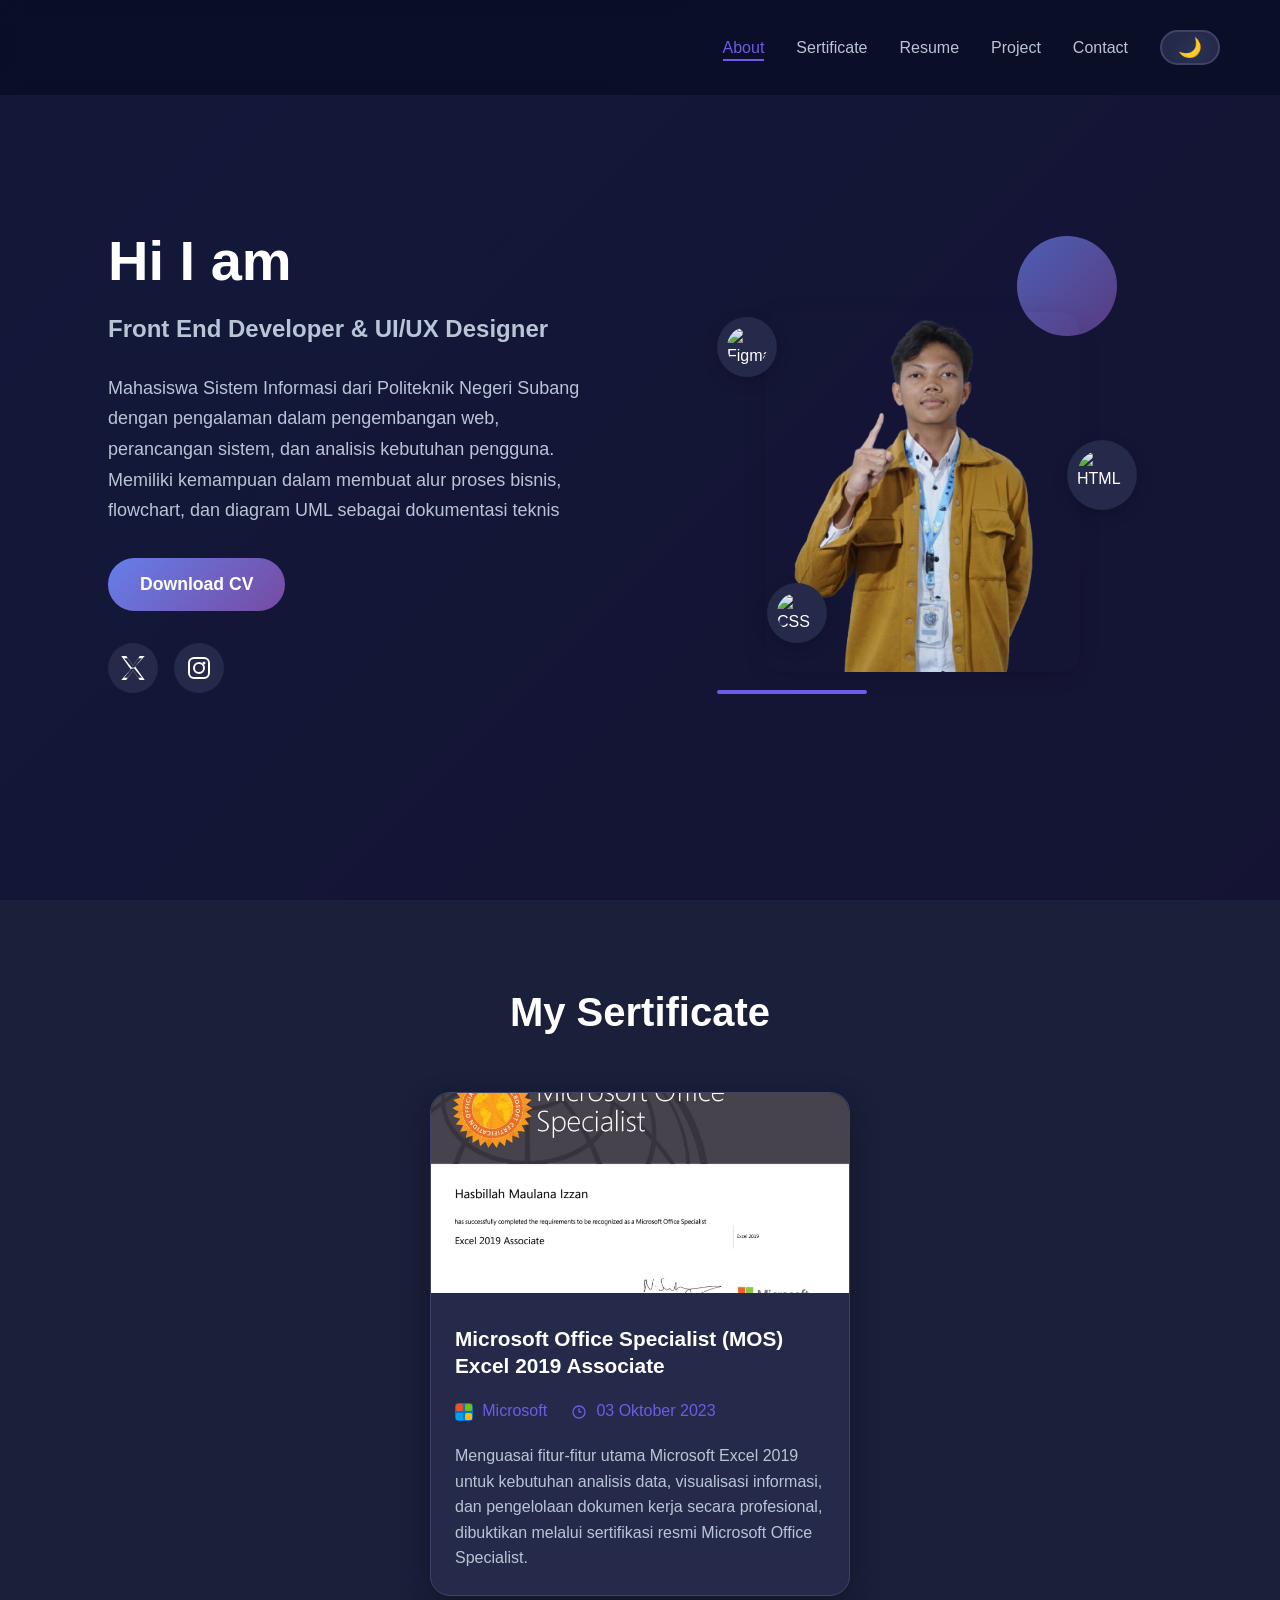
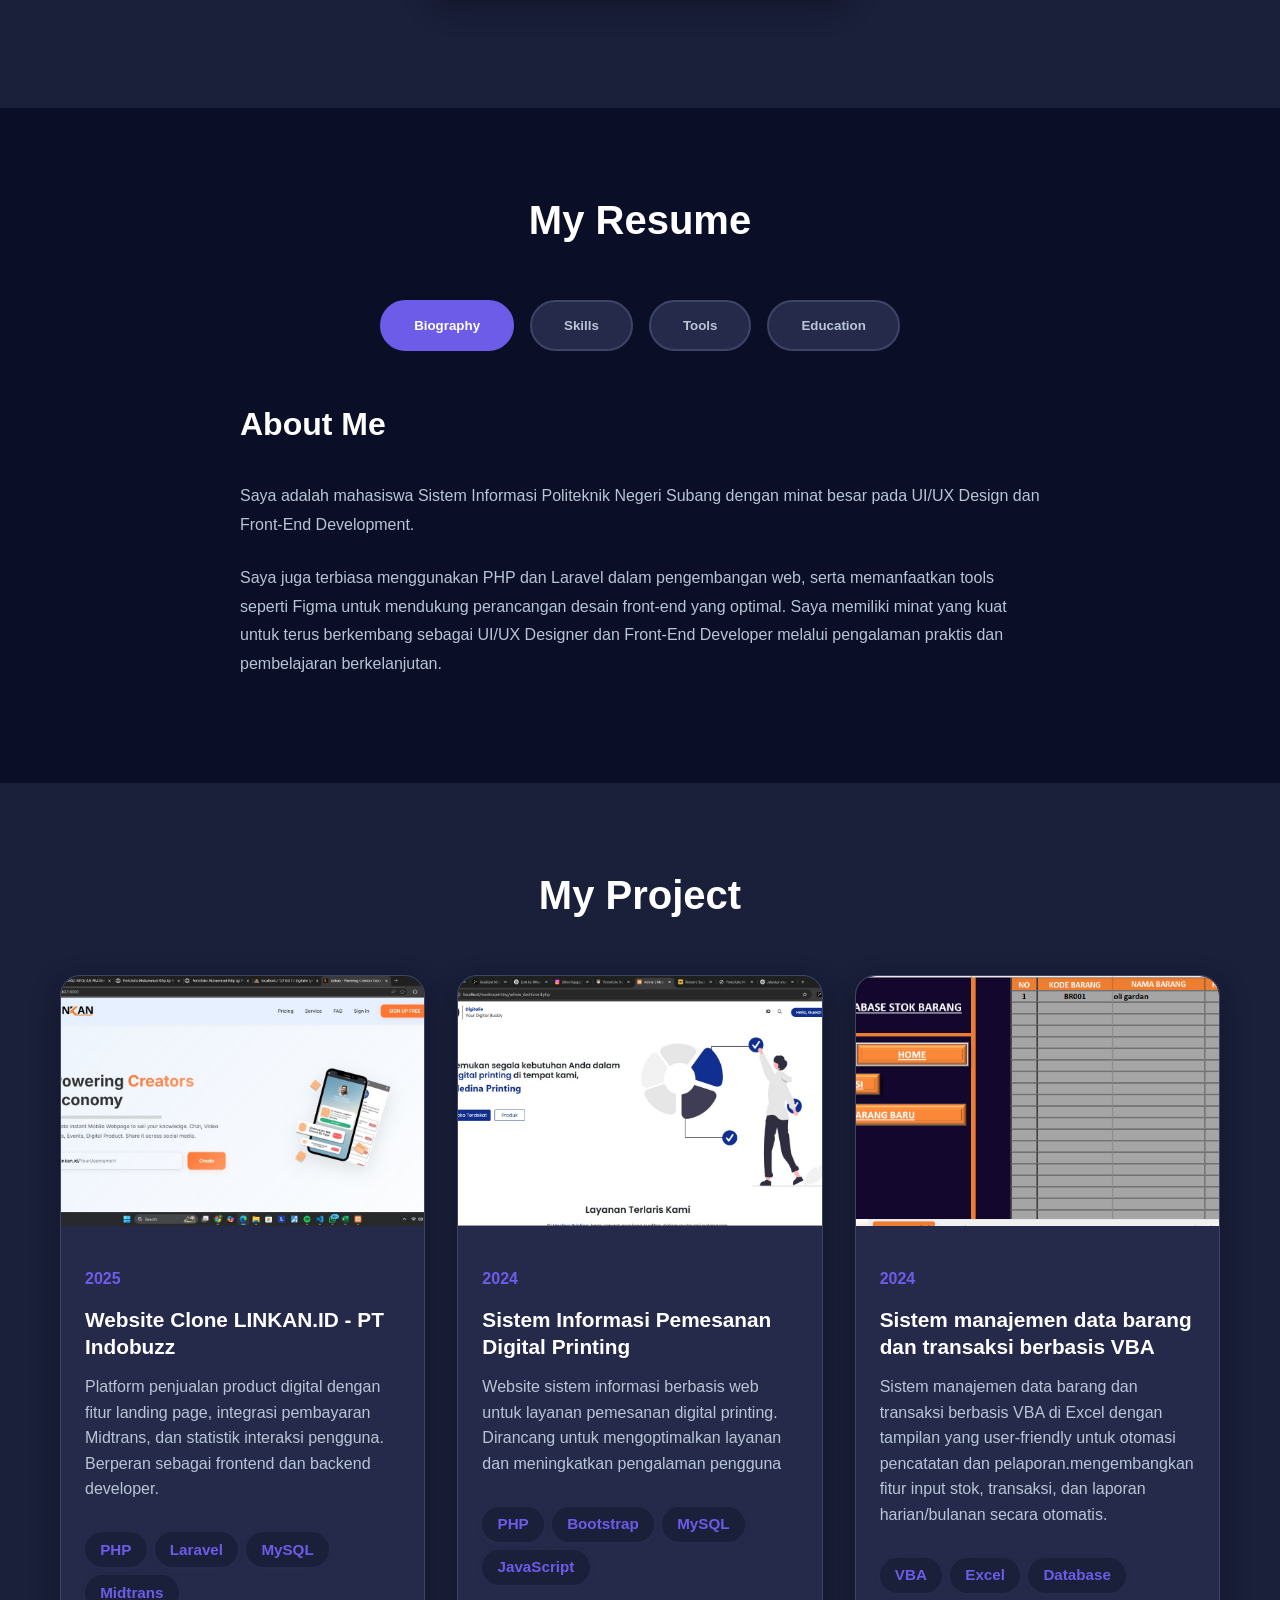
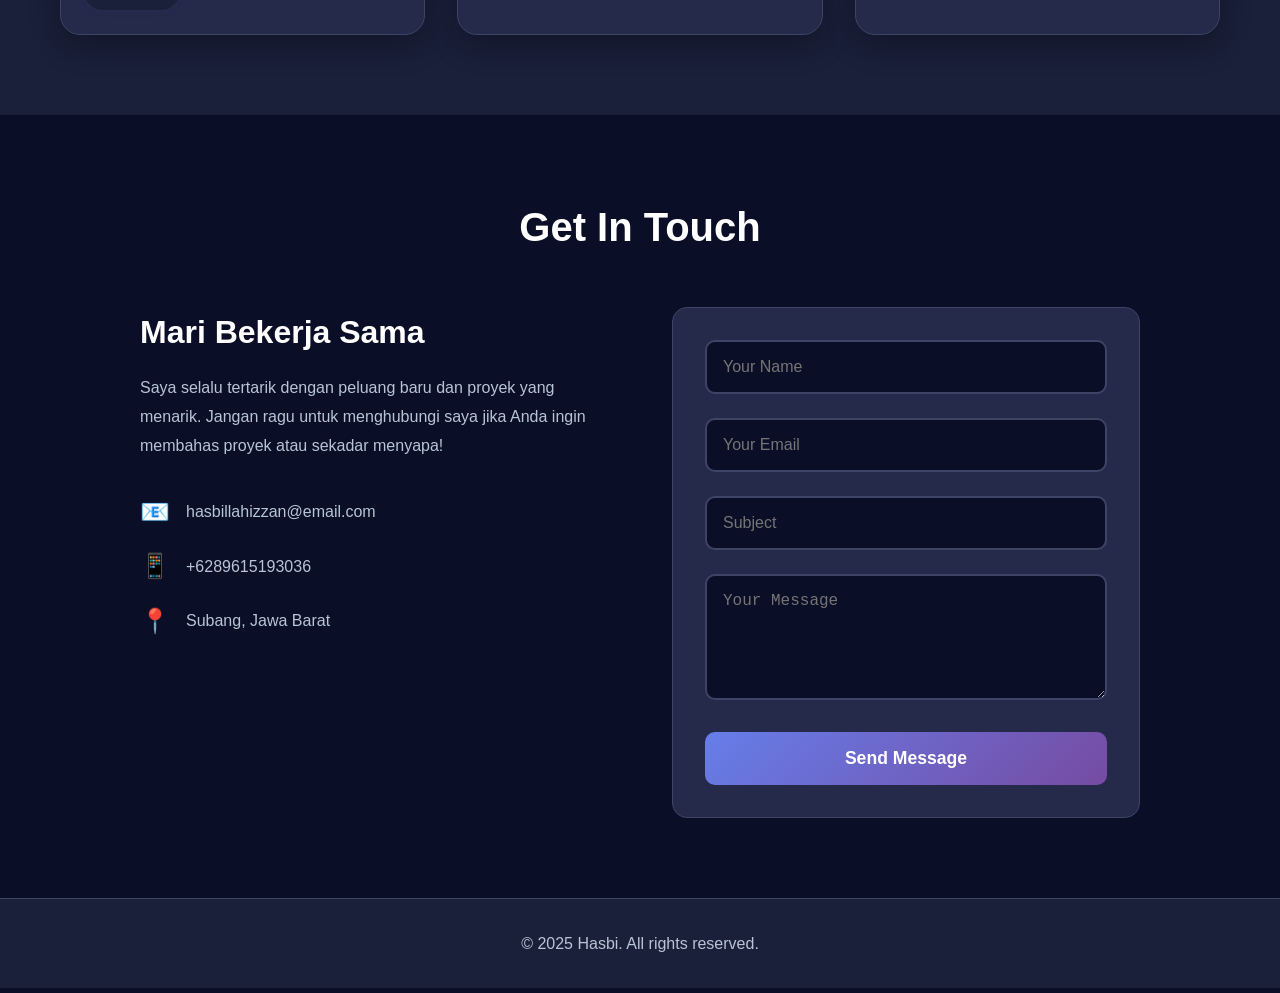
==== commit 73a8ea02: "finally" ====
--- a/index.html
+++ b/index.html
@@ -43,7 +43,7 @@
                                     <h1><span class="highlight" id="typing-name"></span></h1>
                                     <h3>Front End Developer & UI/UX Designer</h3>
                                     <p class="hero-desc">Mahasiswa Sistem Informasi dari Politeknik Negeri Subang dengan pengalaman dalam pengembangan web, perancangan sistem, dan analisis kebutuhan pengguna. Memiliki kemampuan dalam membuat alur proses bisnis, flowchart, dan diagram UML sebagai dokumentasi teknis</p>
-                                    <button class="cta-button">Read More</button>
+                                    <button class="cta-button" onclick="downloadCV()">Download CV</button>
                                     <div class="social-links">
                                         <a href="https://x.com/IzZanpachi" class="social-link" target="_blank" aria-label="X (Twitter)">
                                             <svg width="24" height="24" viewBox="0 0 1200 1227" fill="none" xmlns="http://www.w3.org/2000/svg">
@@ -112,7 +112,7 @@
             <div class="resume-content">
                 <div class="tab-content active" id="biography">
                     <h3>About Me</h3>
-                    <p>Saya adalah mahasiswa Sistem Informasi Politeknik Negeri Subang dengan minat besar pada UI/UX Design dan Front-End Development. Saya terampil menggunakan Figma untuk desain antarmuka intuitif dan memiliki dasar yang baik dalam HTML, CSS, dan JavaScript.</p>
+                    <p>Saya adalah mahasiswa Sistem Informasi Politeknik Negeri Subang dengan minat besar pada UI/UX Design dan Front-End Development.</p>
                     <p>Saya juga terbiasa menggunakan PHP dan Laravel dalam pengembangan web, serta memanfaatkan tools seperti Figma untuk mendukung perancangan desain front-end yang optimal. Saya memiliki minat yang kuat untuk terus berkembang sebagai UI/UX Designer dan Front-End Developer melalui pengalaman praktis dan pembelajaran berkelanjutan.</p>
                     <p></p>
                 </div>
@@ -329,7 +329,7 @@
             </p>
             <div class="project-tags">
                 <span class="project-tag">VBA</span>
-                <span class="project-tag">Excel/span>
+                <span class="project-tag">Excel</span>
                 <span class="project-tag">Database</span>
             </div>
         </div>
--- a/style.css
+++ b/style.css
@@ -243,6 +243,7 @@
   background: var(--accent-gradient);
   position: relative;
   overflow: hidden;
+  padding-top: 100px;
 }
 
 .hero::before {
@@ -900,6 +901,10 @@
 
   .project-body {
     padding: 1.2rem 1rem 1rem 1rem;
+  }
+
+  .hero {
+    padding-top: 110px;
   }
 }
 
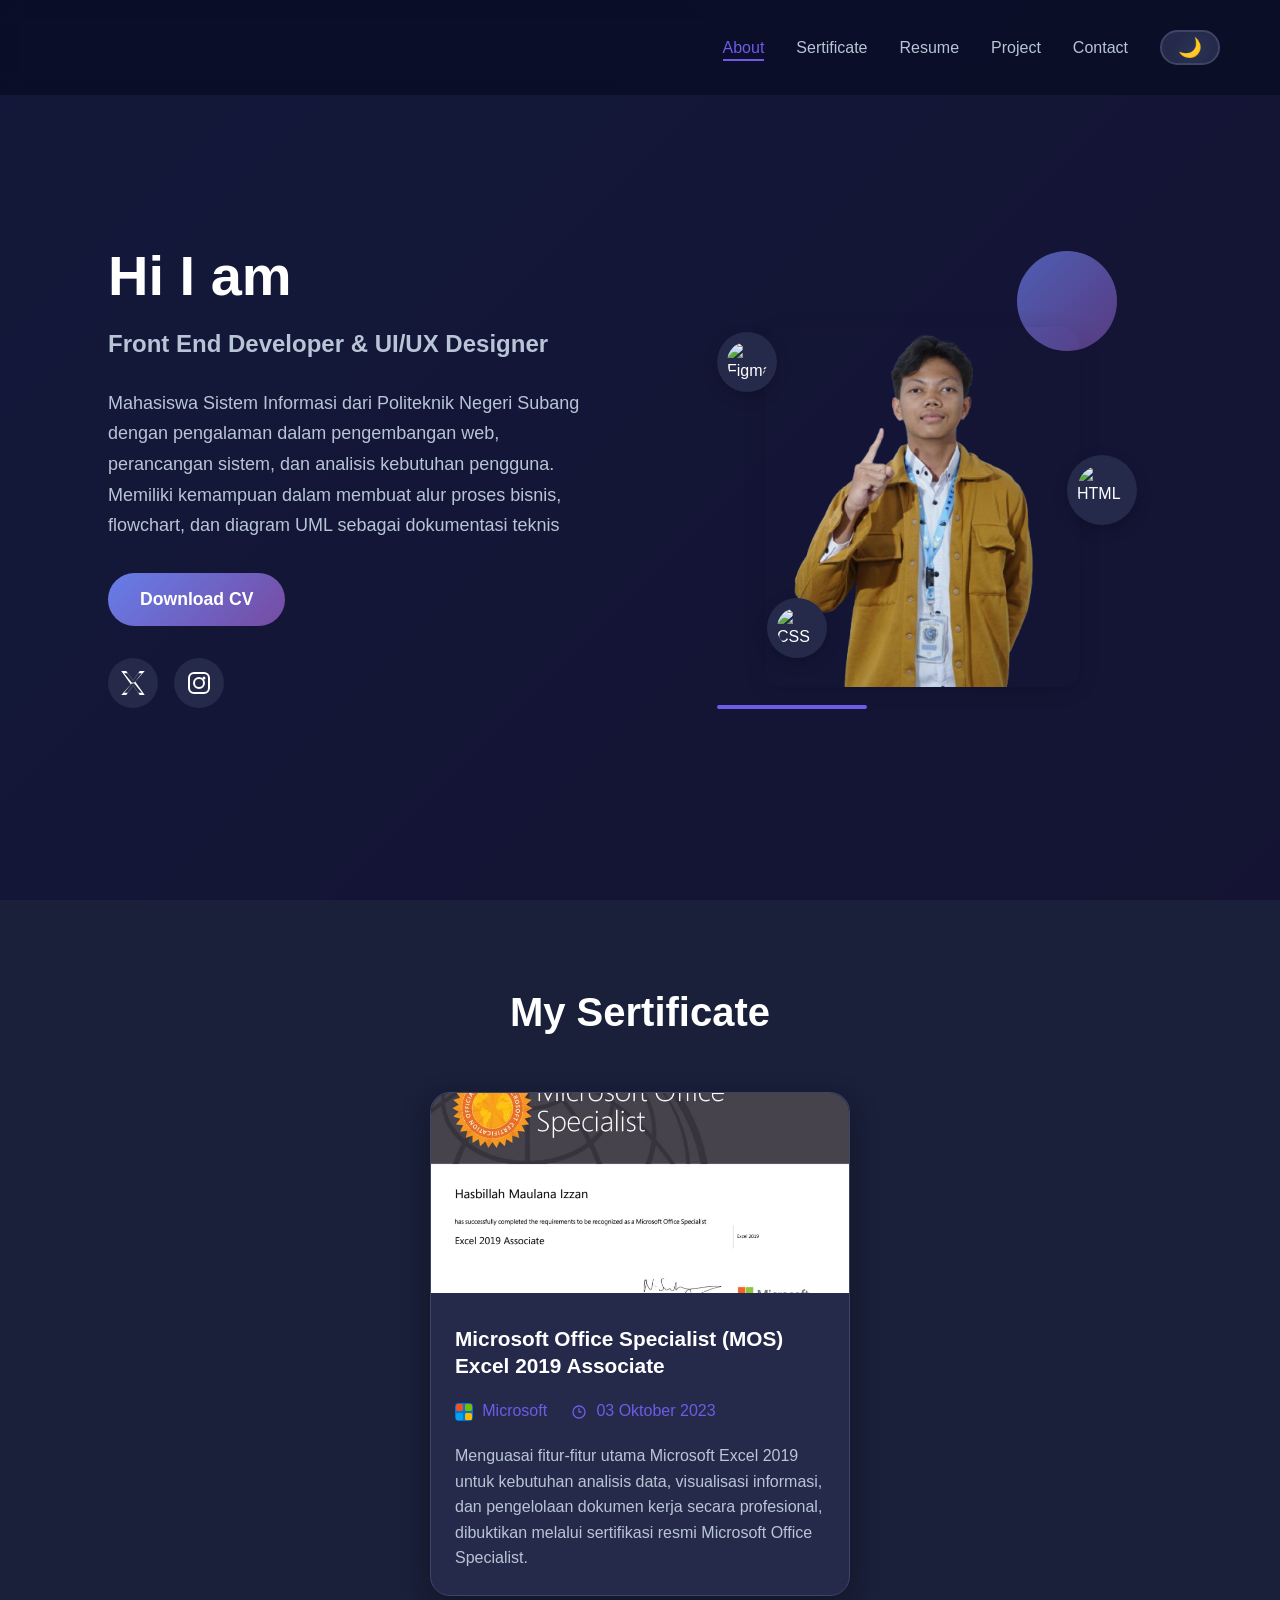
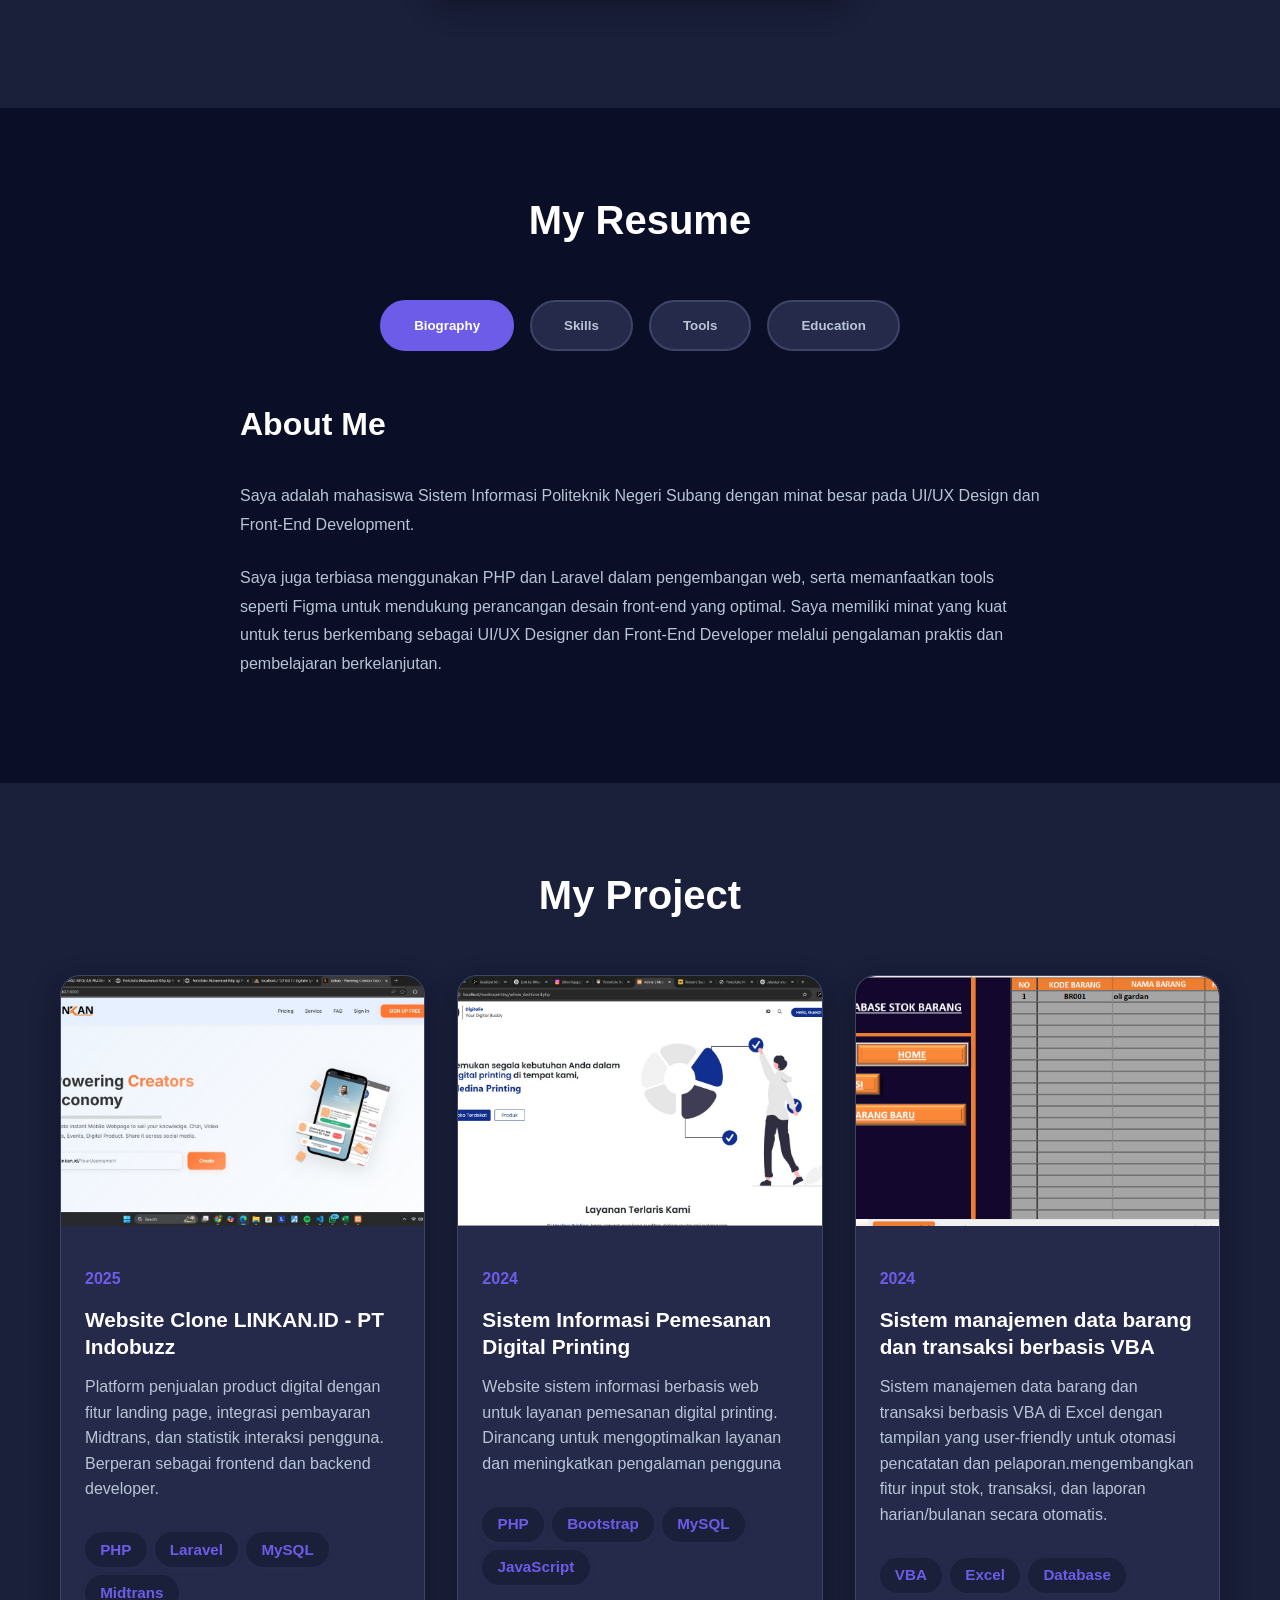
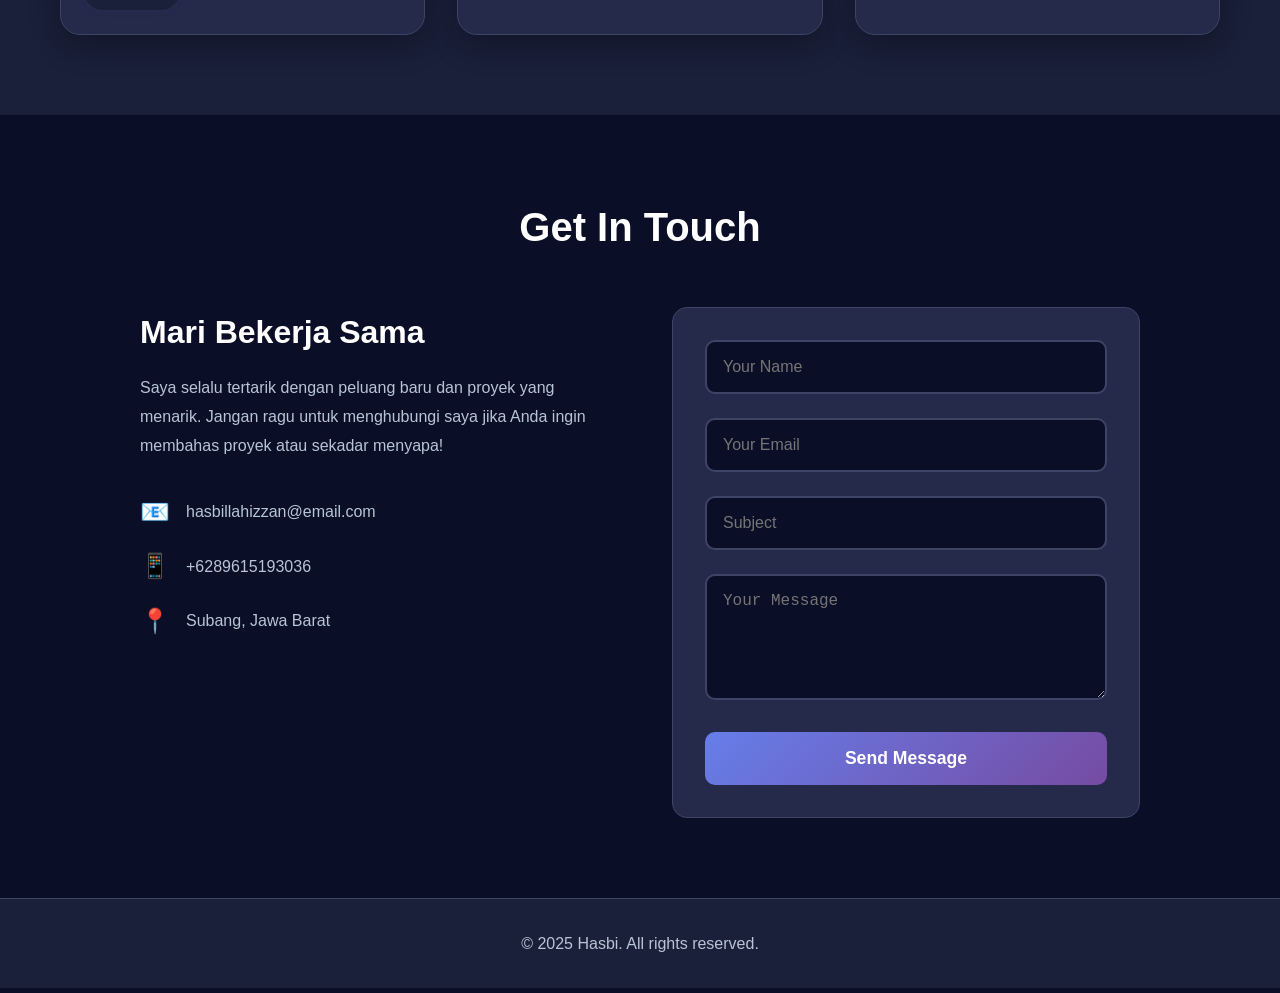
==== commit 93c8f1bd: "bismillah" ====
--- a/index.html
+++ b/index.html
@@ -39,7 +39,7 @@
                         <div class="container">
                             <div class="hero-content">
                                 <div class="hero-text">
-                                    <h1>Hi I am </h1>
+                                    <h1>Hi I am</h1>
                                     <h1><span class="highlight" id="typing-name"></span></h1>
                                     <h3>Front End Developer & UI/UX Designer</h3>
                                     <p class="hero-desc">Mahasiswa Sistem Informasi dari Politeknik Negeri Subang dengan pengalaman dalam pengembangan web, perancangan sistem, dan analisis kebutuhan pengguna. Memiliki kemampuan dalam membuat alur proses bisnis, flowchart, dan diagram UML sebagai dokumentasi teknis</p>
--- a/style.css
+++ b/style.css
@@ -243,7 +243,7 @@
   background: var(--accent-gradient);
   position: relative;
   overflow: hidden;
-  padding-top: 100px;
+  padding-top: 130px;
 }
 
 .hero::before {
@@ -271,6 +271,7 @@
   font-weight: 700;
   margin-bottom: 1rem;
   line-height: 1.2;
+  margin-top: 0;
 }
 
 .hero-desc {
@@ -864,7 +865,8 @@
   }
 
   .hero-text h1 {
-    font-size: 2.5rem;
+    font-size: 1.7rem;
+    margin-top: 0.5em;
   }
 
   .profile-img {
@@ -913,8 +915,14 @@
     padding: 0 15px;
   }
 
+  .hero {
+    padding-top: 140px;
+  }
+
   .hero-text h1 {
     font-size: 2rem;
+    margin-top: 0.5em;
+    word-break: break-word;
   }
 
   .section-title {
